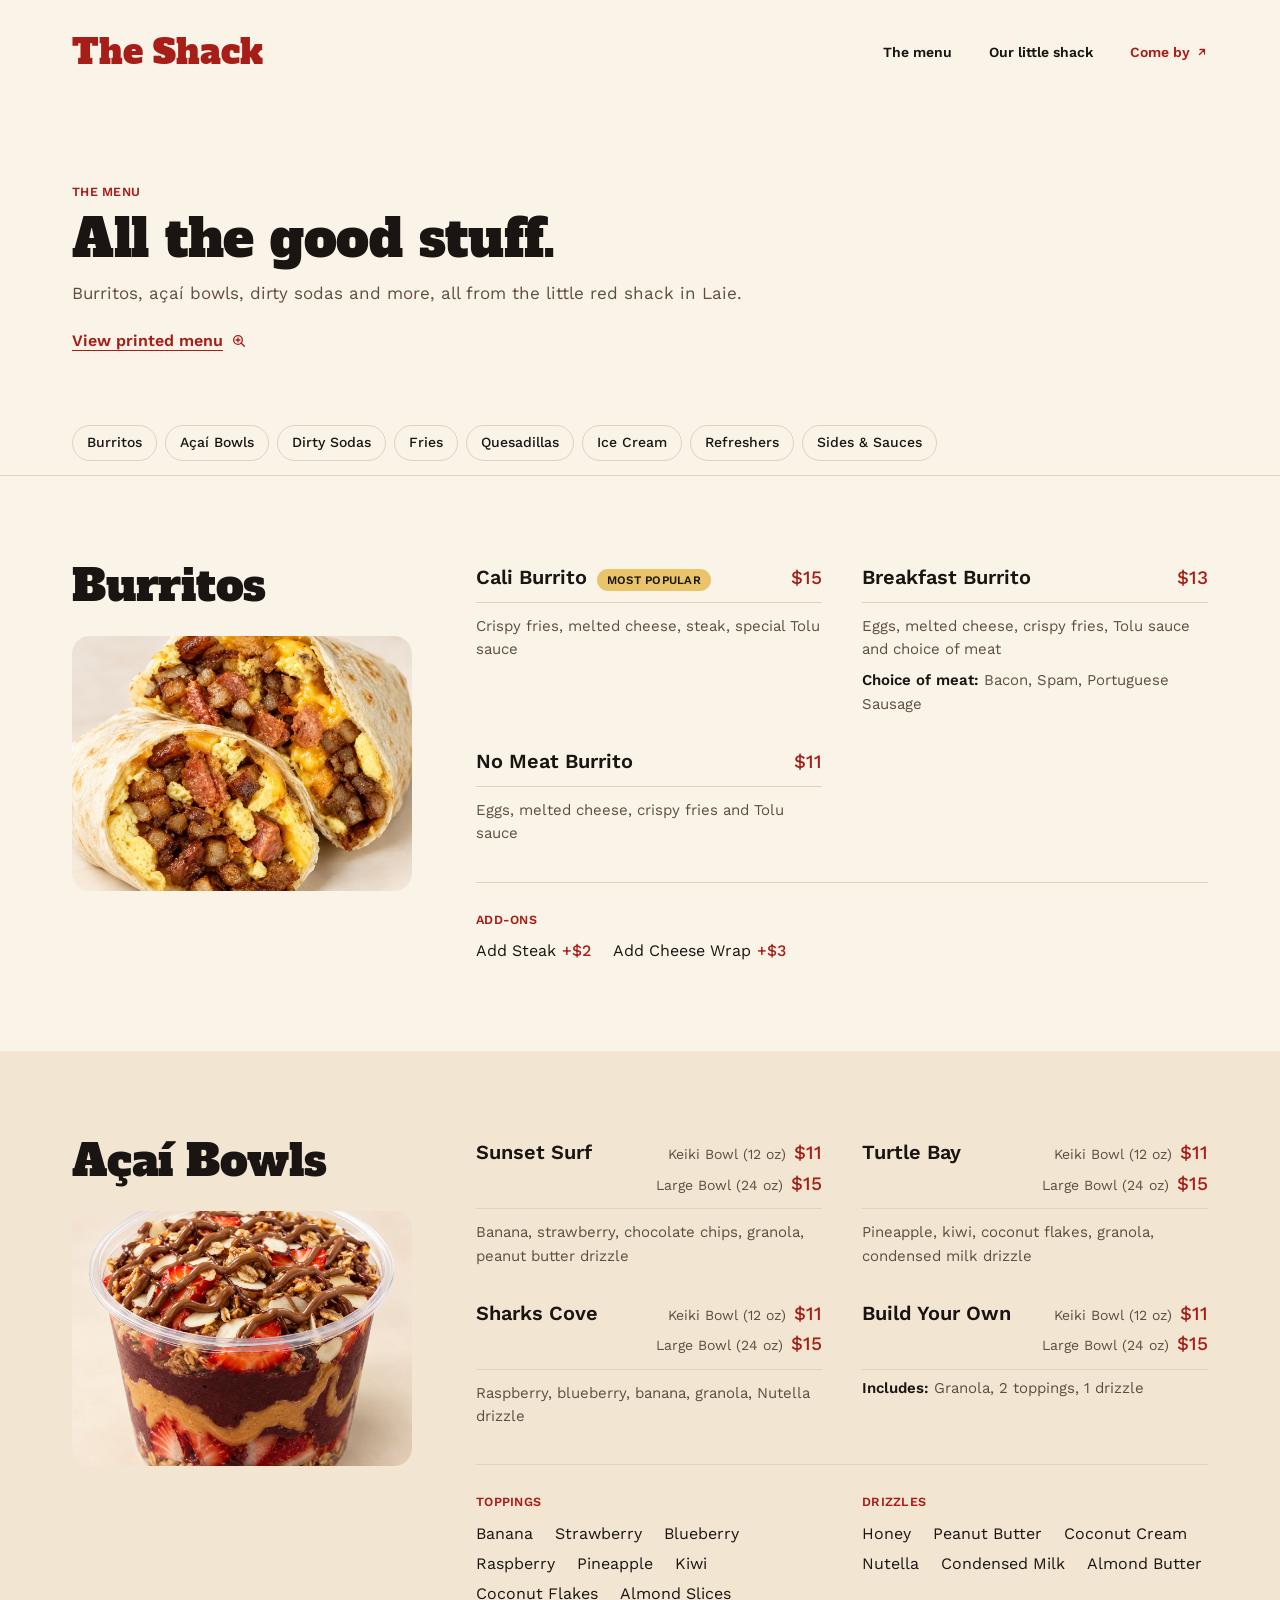
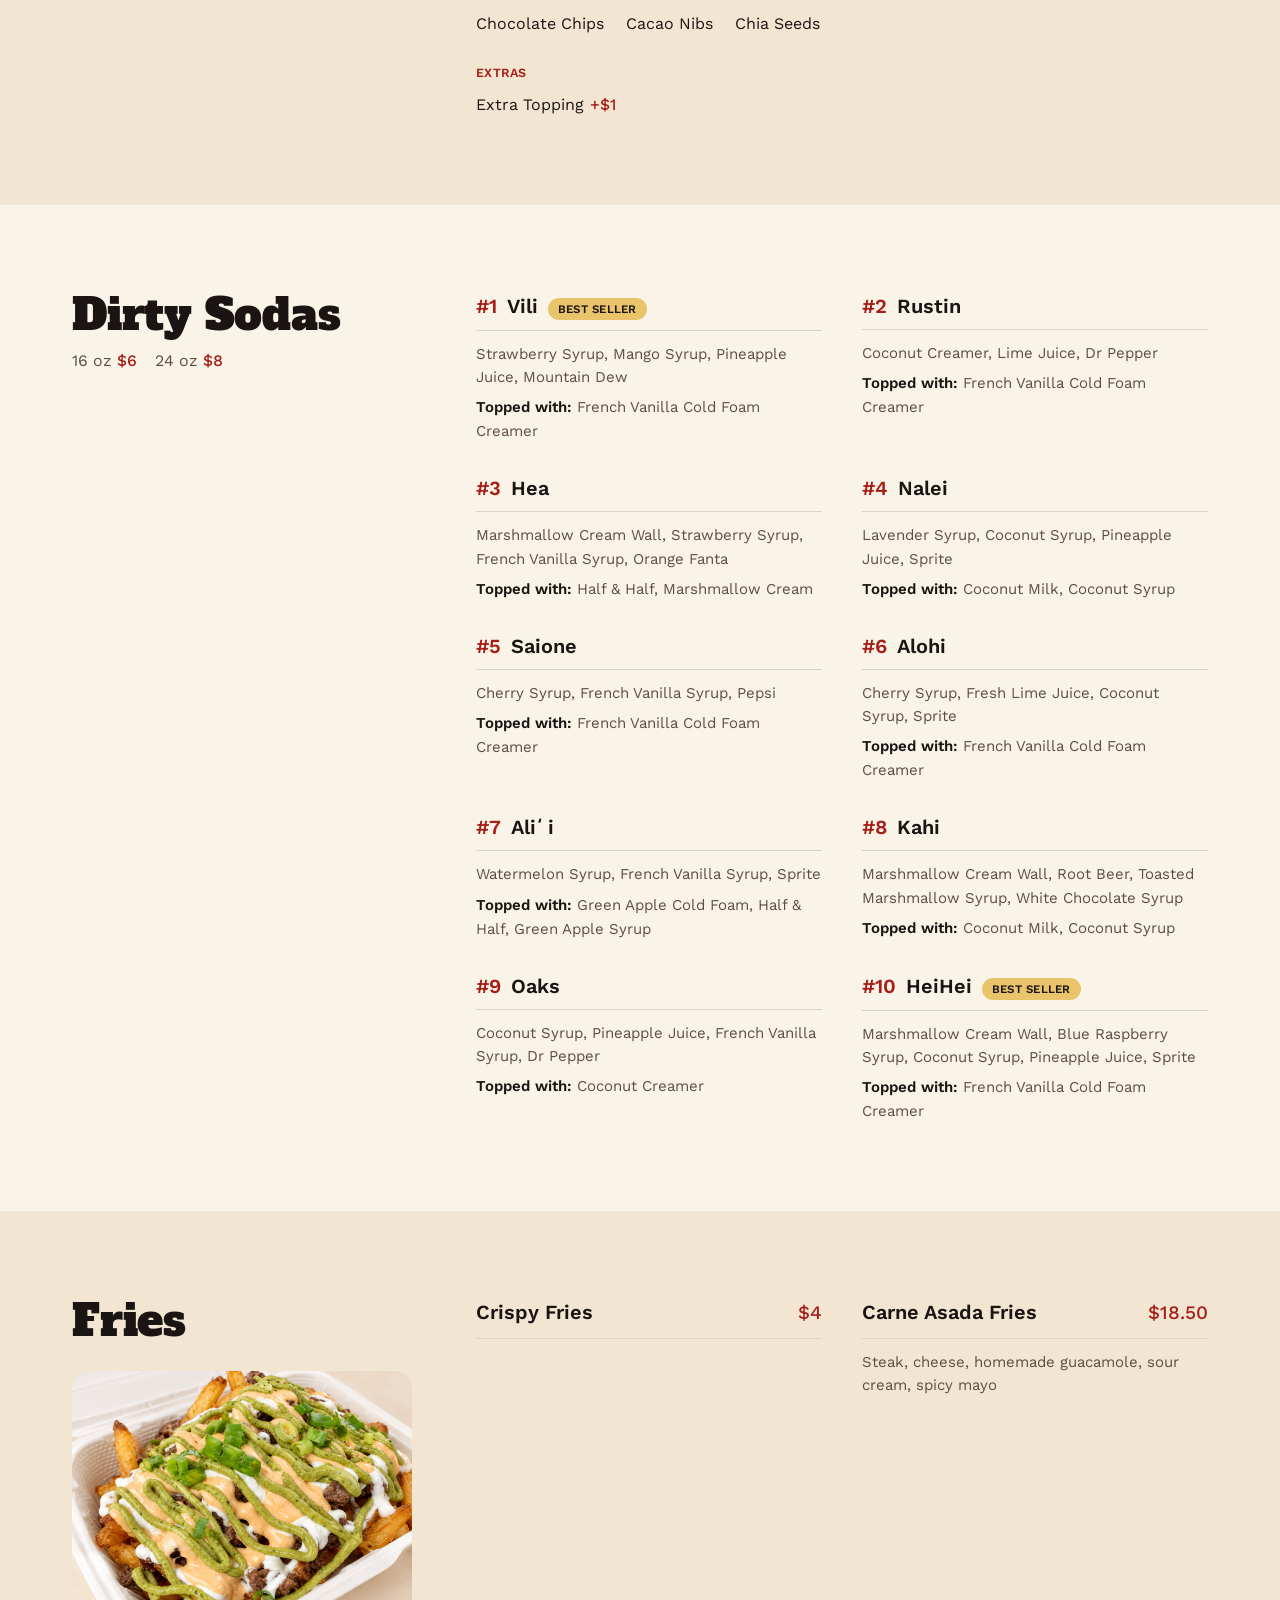
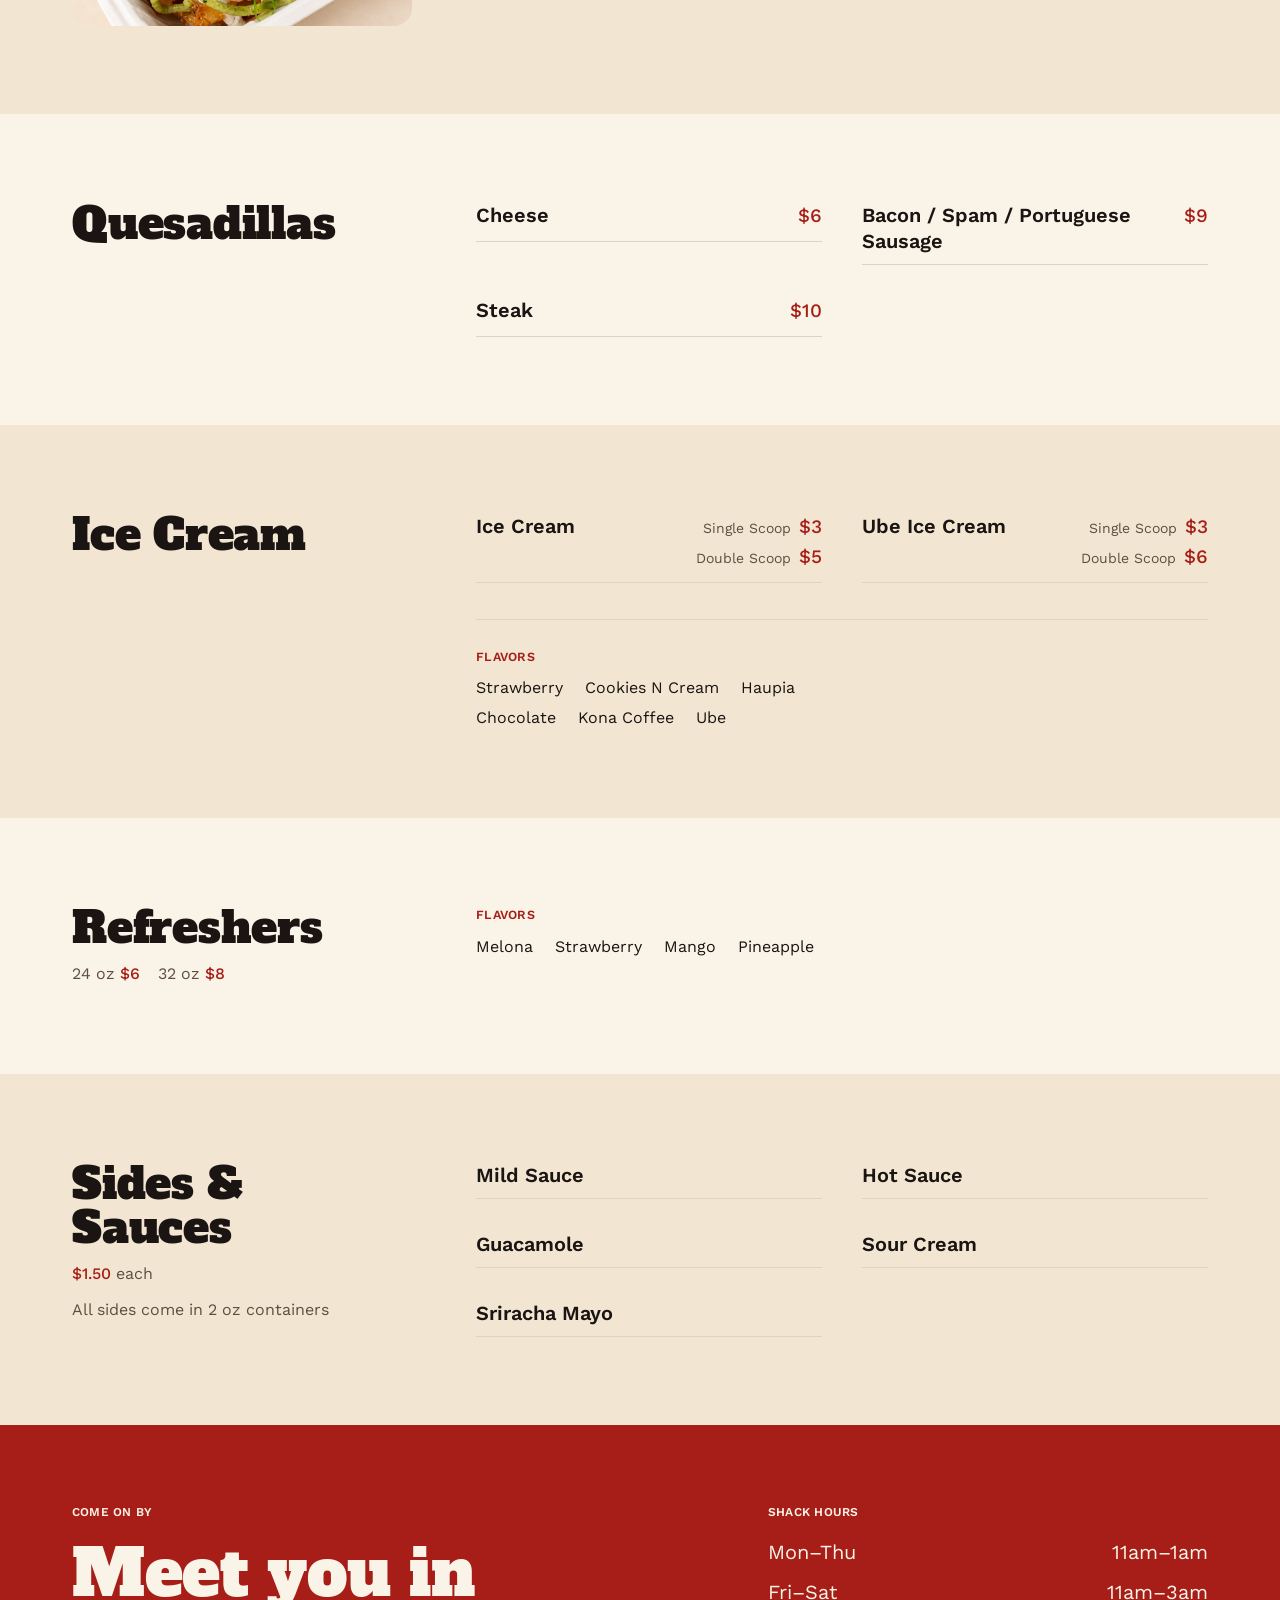
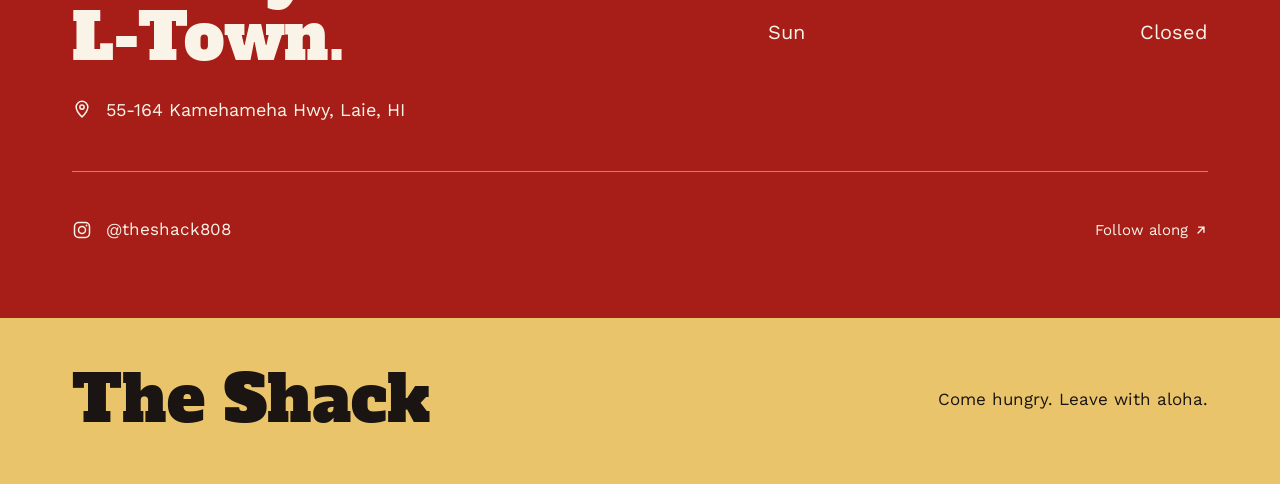
==== menu.html @ d20f2943 "Build the menu page with every item from menu data All categories, items, sizes, add-ons, toppings, " ====
<!doctype html>
<html lang="en">
<head>
  <meta charset="utf-8">
  <meta name="viewport" content="width=device-width, initial-scale=1">
  <title>Menu | The Shack, Laie</title>
  <meta name="description" content="The full menu at The Shack in Laie, Oahu: California burritos, açaí bowls, dirty sodas, fries, quesadillas, ice cream and refreshers.">
  <link rel="preconnect" href="https://fonts.googleapis.com">
  <link rel="preconnect" href="https://fonts.gstatic.com" crossorigin>
  <link rel="stylesheet" href="https://fonts.googleapis.com/css2?family=Alfa+Slab+One&amp;family=Work+Sans:wght@400;500;600;700&amp;display=swap">
  <link rel="stylesheet" href="css/style.css">
  <script src="js/data.js" defer></script>
  <script src="js/site.js" defer></script>
  <script src="js/menu.js" defer></script>
</head>
<body>

  <!-- HEADER: keep identical on index.html, menu.html and order.html -->
  <header class="site-header">
    <div class="wrap header-inner">
      <a class="logo" href="index.html">The Shack</a>
      <nav aria-label="Main">
        <button class="nav-toggle" type="button" aria-expanded="false" aria-controls="nav-links">
          Menu
          <svg class="icon" viewBox="0 0 24 24" fill="none" stroke="currentColor" stroke-width="2.4" stroke-linecap="round" stroke-linejoin="round" aria-hidden="true"><path d="M12 4v16M5 13l7 7 7-7"/></svg>
        </button>
        <ul class="nav-links" id="nav-links">
          <li><a href="menu.html">The menu</a></li>
          <li><a href="index.html#about">Our little shack</a></li>
          <li>
            <a class="nav-cta" href="https://www.google.com/maps/search/?api=1&amp;query=55-164+Kamehameha+Hwy%2C+Laie%2C+HI" target="_blank" rel="noopener">
              Come by
              <svg class="icon" viewBox="0 0 24 24" fill="none" stroke="currentColor" stroke-width="2.6" stroke-linecap="round" stroke-linejoin="round" aria-hidden="true"><path d="M7 17 17 7M8 7h9v9"/></svg>
            </a>
          </li>
        </ul>
      </nav>
    </div>
  </header>
  <!-- /HEADER -->

  <main>
    <section class="menu-intro" aria-labelledby="page-title">
      <div class="wrap">
        <p class="eyebrow">The menu</p>
        <h1 class="title title--xl" id="page-title">All the good stuff.</h1>
        <!-- PLACEHOLDER COPY: replace with the owner's own words. -->
        <p class="lede">Burritos, açaí bowls, dirty sodas and more, all from the little red shack in Laie.</p>
        <!-- Hidden until the data loads; stays hidden when prices are turned off, since the printed menu shows prices. -->
        <a class="text-link" href="imgs/fullMenue.png" data-printed-menu hidden>
          View printed menu
          <svg class="icon" viewBox="0 0 24 24" fill="none" stroke="currentColor" stroke-width="2" stroke-linecap="round" stroke-linejoin="round" aria-hidden="true"><circle cx="10.5" cy="10.5" r="6.5"/><path d="m20 20-4.9-4.9M10.5 7.5v6M7.5 10.5h6"/></svg>
        </a>
      </div>
    </section>

    <nav class="menu-jump" aria-label="Menu sections" hidden>
      <ul data-menu-jump></ul>
    </nav>

    <!-- Every category and item is rendered from menu data by js/menu.js. -->
    <div data-menu>
      <p class="wrap menu-status">Loading the menu…</p>
    </div>
  </main>

  <dialog class="lightbox" aria-label="Printed menu">
    <div class="lightbox-bar">
      <p>Printed menu</p>
      <div class="lightbox-tools">
        <button type="button" data-zoom="-1" aria-label="Zoom out">
          <svg class="icon" viewBox="0 0 24 24" fill="none" stroke="currentColor" stroke-width="2" stroke-linecap="round" aria-hidden="true"><path d="M5 12h14"/></svg>
        </button>
        <button type="button" data-zoom="1" aria-label="Zoom in">
          <svg class="icon" viewBox="0 0 24 24" fill="none" stroke="currentColor" stroke-width="2" stroke-linecap="round" aria-hidden="true"><path d="M12 5v14M5 12h14"/></svg>
        </button>
        <button type="button" data-close aria-label="Close">
          <svg class="icon" viewBox="0 0 24 24" fill="none" stroke="currentColor" stroke-width="2" stroke-linecap="round" aria-hidden="true"><path d="M6 6l12 12M18 6 6 18"/></svg>
        </button>
      </div>
    </div>
    <div class="lightbox-stage">
      <img src="imgs/fullMenue.png" width="877" height="586" alt="The Shack's printed menu board">
    </div>
  </dialog>

  <!-- FOOTER: keep identical on index.html, menu.html and order.html -->
  <footer class="site-footer" id="visit">
    <div class="footer-main">
      <div class="wrap">
        <div class="footer-top">
          <div>
            <p class="eyebrow">Come on by</p>
            <h2 class="title footer-title">Meet you in <span class="nowrap">L-Town.</span></h2>
            <p class="footer-address">
              <svg class="icon" viewBox="0 0 24 24" fill="none" stroke="currentColor" stroke-width="1.8" stroke-linecap="round" stroke-linejoin="round" aria-hidden="true"><path d="M12 21.5s-7-6.3-7-11.8a7 7 0 0 1 14 0c0 5.5-7 11.8-7 11.8z"/><circle cx="12" cy="9.7" r="2.6"/></svg>
              <a href="https://www.google.com/maps/search/?api=1&amp;query=55-164+Kamehameha+Hwy%2C+Laie%2C+HI" target="_blank" rel="noopener">55-164 Kamehameha Hwy, Laie, HI</a>
            </p>
          </div>
          <div class="footer-hours">
            <p class="eyebrow">Shack hours</p>
            <dl class="hours">
              <div><dt>Mon–Thu</dt><dd>11am–1am</dd></div>
              <div><dt>Fri–Sat</dt><dd>11am–3am</dd></div>
              <div><dt>Sun</dt><dd>Closed</dd></div>
            </dl>
          </div>
        </div>
        <div class="footer-bottom">
          <a class="footer-ig" href="https://www.instagram.com/theshack808/" target="_blank" rel="noopener">
            <svg class="icon" viewBox="0 0 24 24" fill="none" stroke="currentColor" stroke-width="1.8" aria-hidden="true"><rect x="3" y="3" width="18" height="18" rx="5"/><circle cx="12" cy="12" r="4.2"/><circle cx="17.4" cy="6.6" r="1.1" fill="currentColor" stroke="none"/></svg>
            @theshack808
          </a>
          <a class="footer-follow" href="https://www.instagram.com/theshack808/" target="_blank" rel="noopener" aria-label="Follow The Shack on Instagram">
            <span>Follow along</span>
            <svg class="icon" viewBox="0 0 24 24" fill="none" stroke="currentColor" stroke-width="2.4" stroke-linecap="round" stroke-linejoin="round" aria-hidden="true"><path d="M7 17 17 7M8 7h9v9"/></svg>
          </a>
        </div>
      </div>
    </div>
    <div class="footer-band">
      <div class="wrap">
        <p class="footer-logo">The Shack</p>
        <p class="footer-tag">Come hungry. Leave with aloha.</p>
      </div>
    </div>
  </footer>
  <!-- /FOOTER -->

</body>
</html>
---- css/style.css ----
/* The Shack. Phone first; the desktop layout starts at 900px. */

:root {
  --red: #A61E17;
  --ink: #1A1412;
  --cream: #FAF3E7;
  --cream-2: #F2E6D2;
  --yellow: #E9C46A;
  --muted: #5E4E41;
  --line: #E0D2BE;
  --line-on-red: rgba(250, 243, 231, 0.45);

  --font-head: "Alfa Slab One", Georgia, serif;
  --font-body: "Work Sans", system-ui, -apple-system, "Segoe UI", sans-serif;

  --gutter: 24px;
  --max: 1296px;
  --radius: 18px;
}

*,
*::before,
*::after { box-sizing: border-box; }

html { -webkit-text-size-adjust: 100%; scroll-behavior: smooth; }

body {
  margin: 0;
  background: var(--cream);
  color: var(--ink);
  font-family: var(--font-body);
  font-size: 16px;
  line-height: 1.5;
  -webkit-font-smoothing: antialiased;
}

img { display: block; max-width: 100%; height: auto; }

a { color: inherit; }

h1, h2, h3, p, ul, ol, dl, dd { margin: 0; }
ul, ol { padding: 0; list-style: none; }

.visually-hidden {
  position: absolute; width: 1px; height: 1px; margin: -1px; padding: 0;
  overflow: hidden; clip: rect(0 0 0 0); white-space: nowrap; border: 0;
}

.wrap {
  width: 100%;
  max-width: calc(var(--max) + var(--gutter) * 2);
  margin: 0 auto;
  padding: 0 var(--gutter);
}

[hidden] { display: none !important; }

.nowrap { white-space: nowrap; }

.icon { width: 1em; height: 1em; flex: none; }

:focus-visible { outline: 2px solid var(--red); outline-offset: 3px; }

/* ---------- Shared type ---------- */

.eyebrow {
  color: var(--red);
  font-size: 12.5px;
  font-weight: 600;
  letter-spacing: 0.02em;
  line-height: 1.2;
  text-transform: uppercase;
}

.title {
  font-family: var(--font-head);
  font-weight: 400;
  line-height: 1;
  letter-spacing: -0.005em;
}

.title--xl { font-size: 36px; }

.lede {
  color: var(--muted);
  font-size: 16px;
  line-height: 1.5;
}

.btn {
  display: inline-flex;
  align-items: center;
  justify-content: center;
  gap: 22px;
  min-height: 52px;
  padding: 0 26px 0 32px;
  border-radius: 999px;
  background: var(--red);
  color: var(--cream);
  font-size: 15px;
  font-weight: 600;
  text-decoration: none;
  transition: background-color 0.15s ease;
}
.btn:hover { background: #8C1812; }
.btn .icon { width: 18px; height: 18px; }

/* ---------- Header (same on every page) ---------- */

.site-header {
  position: relative;
  z-index: 20;
  background: var(--cream);
}

.header-inner {
  display: flex;
  align-items: center;
  justify-content: space-between;
  height: 80px;
}

.logo {
  color: var(--red);
  font-family: var(--font-head);
  font-size: 26px;
  line-height: 1;
  text-decoration: none;
}

.nav-toggle {
  display: inline-flex;
  align-items: center;
  gap: 6px;
  min-height: 44px;
  padding: 0;
  border: 0;
  background: none;
  color: var(--ink);
  font: 600 14px/1 var(--font-body);
  cursor: pointer;
}
.nav-toggle .icon { width: 16px; height: 16px; transition: transform 0.2s ease; }
.nav-toggle[aria-expanded="true"] .icon { transform: rotate(180deg); }

.nav-links {
  position: absolute;
  top: 100%;
  left: 0;
  right: 0;
  display: none;
  padding: 8px var(--gutter) 20px;
  background: var(--cream);
  border-bottom: 1px solid var(--line);
}
.nav-links.is-open { display: block; }
.nav-links a {
  display: flex;
  align-items: center;
  gap: 6px;
  padding: 14px 0;
  border-top: 1px solid var(--line);
  font-size: 17px;
  font-weight: 600;
  text-decoration: none;
}
.nav-links li:first-child a { border-top: 0; }
.nav-links a:hover { color: var(--red); }
.nav-links .nav-cta { color: var(--red); }
.nav-cta .icon { width: 12px; height: 12px; }

/* ---------- Footer (same on every page) ---------- */

.footer-main {
  background: var(--red);
  color: var(--cream);
  padding: 62px 0 48px;
}

.footer-main .eyebrow { color: var(--cream); font-size: 11.5px; }

.footer-title {
  margin-top: 26px;
  font-size: 42px;
  line-height: 1.05;
}

.footer-address {
  display: flex;
  align-items: center;
  gap: 14px;
  margin-top: 24px;
  font-size: 15px;
}
.footer-address a { text-decoration: none; }
.footer-address a:hover { text-decoration: underline; }
.footer-address .icon { width: 20px; height: 20px; }

.footer-hours { margin-top: 40px; }

.hours { margin-top: 20px; }
.hours div {
  display: flex;
  justify-content: space-between;
  font-size: 17px;
  line-height: 1.4;
}
.hours div + div { margin-top: 14px; }

.footer-bottom {
  display: flex;
  align-items: center;
  justify-content: space-between;
  margin-top: 30px;
  padding-top: 22px;
  border-top: 1px solid var(--line-on-red);
}

.footer-bottom a {
  display: inline-flex;
  align-items: center;
  min-height: 44px;
  text-decoration: none;
}
.footer-bottom a:hover { text-decoration: underline; }

.footer-ig { gap: 14px; font-size: 17px; }
.footer-ig .icon { width: 20px; height: 20px; }

.footer-follow { gap: 6px; font-size: 15px; }
.footer-follow .icon { width: 14px; height: 14px; }
.footer-follow span { display: none; }

.footer-band {
  background: var(--yellow);
  padding: 36px 0;
}
.footer-band .wrap {
  display: flex;
  flex-direction: column;
  gap: 12px;
}
.footer-logo {
  font-family: var(--font-head);
  font-size: 48px;
  line-height: 1;
}
.footer-tag { font-size: 16px; }

/* ---------- Home: hero ---------- */

.hero {
  position: relative;
  height: 660px;
  overflow: hidden;
  background: var(--cream-2);
}

/* On phones, zoom in a little so the building fills the frame. */
.hero-photo {
  position: absolute;
  top: 0;
  left: 0;
  width: 100%;
  height: 122%;
  object-fit: cover;
  object-position: 50% 0;
}

.hero-circle {
  position: absolute;
  top: 14px;
  left: 50%;
  width: 374px;
  height: 374px;
  margin-left: -187px;
  display: flex;
  flex-direction: column;
  align-items: center;
  justify-content: center;
  border-radius: 50%;
  background: var(--cream);
  text-align: center;
}

.hero-circle .eyebrow { font-size: 11px; }

.hero-title {
  margin-top: 14px;
  font-size: 26px;
  line-height: 1.04;
}

.hero-sub {
  margin-top: 14px;
  font-size: 13px;
}

.hero .btn { margin-top: 14px; min-width: 188px; }

.hours-strip {
  padding: 15px var(--gutter);
  font-size: 12.5px;
  font-weight: 500;
  letter-spacing: 0.02em;
  line-height: 1.4;
  text-align: center;
  text-transform: uppercase;
}

.ticker {
  overflow: hidden;
  background: var(--ink);
  color: var(--cream);
}
.ticker ul {
  display: flex;
  align-items: center;
  justify-content: center;
  gap: 24px;
  height: 48px;
  white-space: nowrap;
}
.ticker li {
  display: flex;
  align-items: center;
  gap: 24px;
  font-size: 11px;
  font-weight: 600;
  letter-spacing: 0.03em;
  text-transform: uppercase;
}
.ticker .icon { width: 15px; height: 15px; }
/* Phones only have room for two. */
.ticker li:nth-child(2),
.ticker li:nth-child(n+4) { display: none; }

/* ---------- Home: featured items ---------- */

.section { padding: 56px 0 56px; }
.section--alt { background: var(--cream-2); }

.section-head .title { margin-top: 14px; }
.section-head .lede { margin-top: 16px; }

.featured-grid {
  display: grid;
  gap: 36px;
  margin-top: 32px;
}

.card-photo {
  aspect-ratio: 342 / 250;
  overflow: hidden;
  border-radius: var(--radius);
  background: var(--cream-2);
}
.card-photo img { width: 100%; height: 100%; object-fit: cover; }

.item-head {
  display: flex;
  align-items: baseline;
  justify-content: space-between;
  gap: 16px;
  padding-bottom: 10px;
  border-bottom: 1px solid var(--line);
}

.card .item-head { margin-top: 16px; }

.item-name {
  font-family: var(--font-body);
  font-size: 19px;
  font-weight: 600;
  line-height: 1.3;
}

.price {
  flex: none;
  color: var(--red);
  font-size: 18px;
  font-weight: 500;
  white-space: nowrap;
}

.item-desc {
  margin-top: 12px;
  color: var(--muted);
  font-size: 15px;
  line-height: 1.55;
}

/* ---------- Home: about ---------- */

.about { padding: 56px 0 60px; }

.about-photo {
  width: 100%;
  max-width: 322px;
  border-radius: var(--radius);
  overflow: hidden;
}

/* Empty box shown until imgs/owners.png exists. */
.about-photo--empty {
  aspect-ratio: 3 / 4;
  background: var(--line);
}

.about-text { margin-top: 36px; }
.about-text .title { margin-top: 18px; line-height: 1.1; }
.about-copy { margin-top: 24px; }
.about-copy .lede + .lede { margin-top: 22px; }
.about .lede { font-size: 16px; line-height: 1.6; }

/* ---------- Menu page ---------- */

.menu-intro { padding: 48px 0 36px; }
.menu-intro .title { margin-top: 14px; }
.menu-intro .lede { margin-top: 16px; }

.text-link {
  display: inline-flex;
  align-items: center;
  gap: 8px;
  min-height: 44px;
  margin-top: 12px;
  padding: 0;
  border: 0;
  background: none;
  color: var(--red);
  font: 600 16px/1.2 var(--font-body);
  text-decoration: underline;
  text-underline-offset: 4px;
  text-decoration-thickness: 1px;
  cursor: pointer;
}
.text-link .icon { width: 16px; height: 16px; }

.menu-jump {
  position: sticky;
  top: 0;
  z-index: 10;
  background: var(--cream);
  border-bottom: 1px solid var(--line);
}
.menu-jump ul {
  display: flex;
  gap: 8px;
  overflow-x: auto;
  padding: 12px var(--gutter);
  scrollbar-width: none;
}
.menu-jump ul::-webkit-scrollbar { display: none; }
.menu-jump a {
  display: inline-flex;
  align-items: center;
  min-height: 36px;
  padding: 0 14px;
  border: 1px solid var(--line);
  border-radius: 999px;
  font-size: 14px;
  font-weight: 500;
  white-space: nowrap;
  text-decoration: none;
}
.menu-jump a:hover { border-color: var(--red); color: var(--red); }

.menu-cat {
  padding: 56px 0 64px;
  scroll-margin-top: 60px;
}
.menu-cat:nth-child(even) { background: var(--cream-2); }

.menu-cat-head .title { font-size: 34px; }

.cat-meta {
  display: flex;
  flex-wrap: wrap;
  gap: 4px 18px;
  margin-top: 12px;
  color: var(--muted);
  font-size: 16px;
}
.cat-meta .price { font-size: 16px; }

.menu-cat-photo {
  margin-top: 28px;
  aspect-ratio: 4 / 3;
  border-radius: var(--radius);
  overflow: hidden;
}
.menu-cat-photo img { width: 100%; height: 100%; object-fit: cover; }

.menu-items { margin-top: 28px; }
.menu-item + .menu-item { margin-top: 32px; }

.item-title {
  display: flex;
  flex-wrap: wrap;
  align-items: baseline;
  gap: 4px 10px;
}

.item-number { color: var(--red); font-weight: 600; }

.badge {
  display: inline-block;
  padding: 3px 10px;
  border-radius: 999px;
  background: var(--yellow);
  color: var(--ink);
  font-size: 11.5px;
  font-weight: 600;
  letter-spacing: 0.02em;
  line-height: 1.4;
  text-transform: uppercase;
  vertical-align: 2px;
}

.price-list {
  display: flex;
  flex-direction: column;
  align-items: flex-end;
  gap: 2px;
  text-align: right;
}
.price-list li { white-space: nowrap; }
.price-list .price-label {
  margin-right: 8px;
  color: var(--muted);
  font-size: 14px;
  font-weight: 400;
}

.item-detail { margin-top: 6px; color: var(--muted); font-size: 15px; line-height: 1.6; }
.item-detail strong { color: var(--ink); font-weight: 600; }

.extras {
  display: grid;
  gap: 24px;
  margin-top: 36px;
  padding-top: 28px;
  border-top: 1px solid var(--line);
}
.extras:first-child { margin-top: 0; padding-top: 0; border-top: 0; }
.extras h3 {
  color: var(--red);
  font-size: 12.5px;
  font-weight: 600;
  letter-spacing: 0.02em;
  text-transform: uppercase;
}
.extras ul {
  display: flex;
  flex-wrap: wrap;
  gap: 6px 22px;
  margin-top: 10px;
  font-size: 16px;
}
.extras .price { font-size: 16px; margin-left: 6px; }

.menu-status {
  padding: 48px 0;
  color: var(--muted);
}

/* Lightbox for the printed menu */
.lightbox {
  width: 100vw;
  max-width: none;
  height: 100dvh;
  max-height: none;
  margin: 0;
  padding: 0;
  border: 0;
  background: var(--ink);
  color: var(--cream);
}
.lightbox::backdrop { background: rgba(26, 20, 18, 0.6); }
.lightbox[open] { display: flex; flex-direction: column; }

.lightbox-bar {
  display: flex;
  align-items: center;
  justify-content: space-between;
  gap: 12px;
  padding: 10px var(--gutter);
}
.lightbox-bar p { font-size: 14px; font-weight: 600; }
.lightbox-tools { display: flex; gap: 8px; }
.lightbox-tools button {
  display: inline-flex;
  align-items: center;
  justify-content: center;
  width: 44px;
  height: 44px;
  border: 1px solid rgba(250, 243, 231, 0.35);
  border-radius: 50%;
  background: none;
  color: var(--cream);
  cursor: pointer;
}
.lightbox-tools button:hover { border-color: var(--cream); }
.lightbox-tools .icon { width: 18px; height: 18px; }

.lightbox-stage {
  flex: 1;
  overflow: auto;
  display: flex;
  touch-action: pan-x pan-y pinch-zoom;
}
.lightbox-stage img {
  margin: auto;
  max-width: none;
  cursor: zoom-in;
}
.lightbox-stage.is-zoomed img { cursor: zoom-out; }

/* ---------- Order page ---------- */

.coming-soon { padding: 72px 0 96px; }
.coming-soon .title { margin-top: 14px; }
.coming-soon .lede { margin-top: 18px; max-width: 34em; }
.coming-soon .btn { margin-top: 32px; }

/* ---------- Tablet ---------- */

@media (min-width: 600px) {
  :root { --gutter: 40px; }
  .hero { height: 720px; }
  .hero-circle { width: 520px; height: 520px; margin-left: -260px; }
  .hero-title { font-size: 38px; }
  .hero-sub { font-size: 17px; }
  .ticker li:nth-child(2) { display: flex; }
  .featured-grid { grid-template-columns: repeat(2, 1fr); gap: 40px 24px; }
  .menu-item-grid { display: grid; grid-template-columns: repeat(2, 1fr); gap: 32px 40px; }
  .menu-item + .menu-item { margin-top: 0; }
}

/* ---------- Desktop ---------- */

@media (min-width: 900px) {
  :root { --gutter: 72px; }

  .header-inner { height: 104px; }
  .logo { font-size: 34px; }
  .nav-toggle { display: none; }
  .nav-links,
  .nav-links.is-open {
    position: static;
    display: flex;
    align-items: center;
    gap: 37px;
    padding: 0;
    background: none;
    border: 0;
  }
  .nav-links a,
  .nav-links li:first-child a {
    padding: 8px 0;
    border: 0;
    font-size: 14px;
  }

  .eyebrow { font-size: 12.5px; }
  .title--xl { font-size: 52px; }
  .lede { font-size: 17px; }
  .btn { font-size: 16px; }

  .hero { height: 800px; }
  .hero-photo { height: 100%; object-position: 50% 62%; }
  .hero-circle {
    top: 162px;
    left: -27px;
    width: 682px;
    height: 682px;
    margin-left: 0;
  }
  .hero-circle .eyebrow { font-size: 12px; }
  .hero-title { margin-top: 22px; font-size: 46px; line-height: 1.03; }
  .hero-sub { margin-top: 24px; font-size: 17px; }
  .hero .btn { margin-top: 22px; }

  .hours-strip { padding: 17px var(--gutter); }

  .ticker ul { gap: 38px; }
  .ticker li { gap: 38px; }
  .ticker li:nth-child(n) { display: flex; }

  .section { padding: 100px 0 88px; }
  .section-head .title { margin-top: 14px; }
  .section-head .lede { margin-top: 14px; }

  .featured-grid { grid-template-columns: repeat(3, 1fr); gap: 24px; margin-top: 38px; }
  .card-photo { aspect-ratio: 4 / 3; }
  .card .item-head { margin-top: 18px; padding-bottom: 12px; }
  .card .item-name { font-size: 22px; }
  .card .price { font-size: 20px; }
  .card .item-desc { margin-top: 14px; font-size: 15px; }

  .about { padding: 96px 0 96px; }
  .about .wrap {
    display: grid;
    grid-template-columns: 346px 1fr;
    align-items: center;
    gap: 96px;
  }
  .about-photo { max-width: none; aspect-ratio: 346 / 434; }
  .about-photo img { width: 100%; height: 100%; object-fit: cover; }
  .about-text { margin-top: 0; }
  .about-text .title { margin-top: 22px; font-size: 48px; line-height: 1.06; }
  .about-copy { margin-top: 30px; }
  .about-copy .lede + .lede { margin-top: 26px; }
  .about .lede { font-size: 18px; line-height: 1.6; }

  .footer-main { padding: 80px 0 66px; }
  .footer-top {
    display: grid;
    grid-template-columns: 1fr 440px;
    gap: 48px;
  }
  .footer-main .eyebrow { font-size: 12px; }
  .footer-title { margin-top: 22px; font-size: 64px; line-height: 1; }
  .footer-address { margin-top: 26px; font-size: 18px; }
  .footer-hours { margin-top: 0; }
  .hours { margin-top: 18px; }
  .hours div { font-size: 20px; }
  .hours div + div { margin-top: 12px; }
  .footer-bottom { margin-top: 48px; padding-top: 36px; }
  .footer-follow span { display: inline; }

  .footer-band { padding: 50px 0 52px; }
  .footer-band .wrap {
    flex-direction: row;
    align-items: center;
    justify-content: space-between;
  }
  .footer-logo { font-size: 64px; }
  .footer-tag { font-size: 17px; }

  .menu-intro { padding: 80px 0 48px; }
  .menu-jump ul { justify-content: flex-start; padding: 14px var(--gutter); }
  .menu-cat { padding: 88px 0; }
  .menu-cat .wrap {
    display: grid;
    grid-template-columns: 340px 1fr;
    gap: 64px;
    align-items: start;
  }
  .menu-cat-head { position: sticky; top: 96px; }
  .menu-cat-head .title { font-size: 44px; }
  .menu-cat-photo { margin-top: 28px; }
  .menu-items { margin-top: 0; }
  .menu-item .item-name { font-size: 20px; }
  .menu-item .price { font-size: 19px; }
  .extras { grid-template-columns: repeat(2, 1fr); gap: 28px 40px; }

  .coming-soon { padding: 120px 0 140px; }
}

@media (prefers-reduced-motion: reduce) {
  html { scroll-behavior: auto; }
  * { transition: none !important; }
}
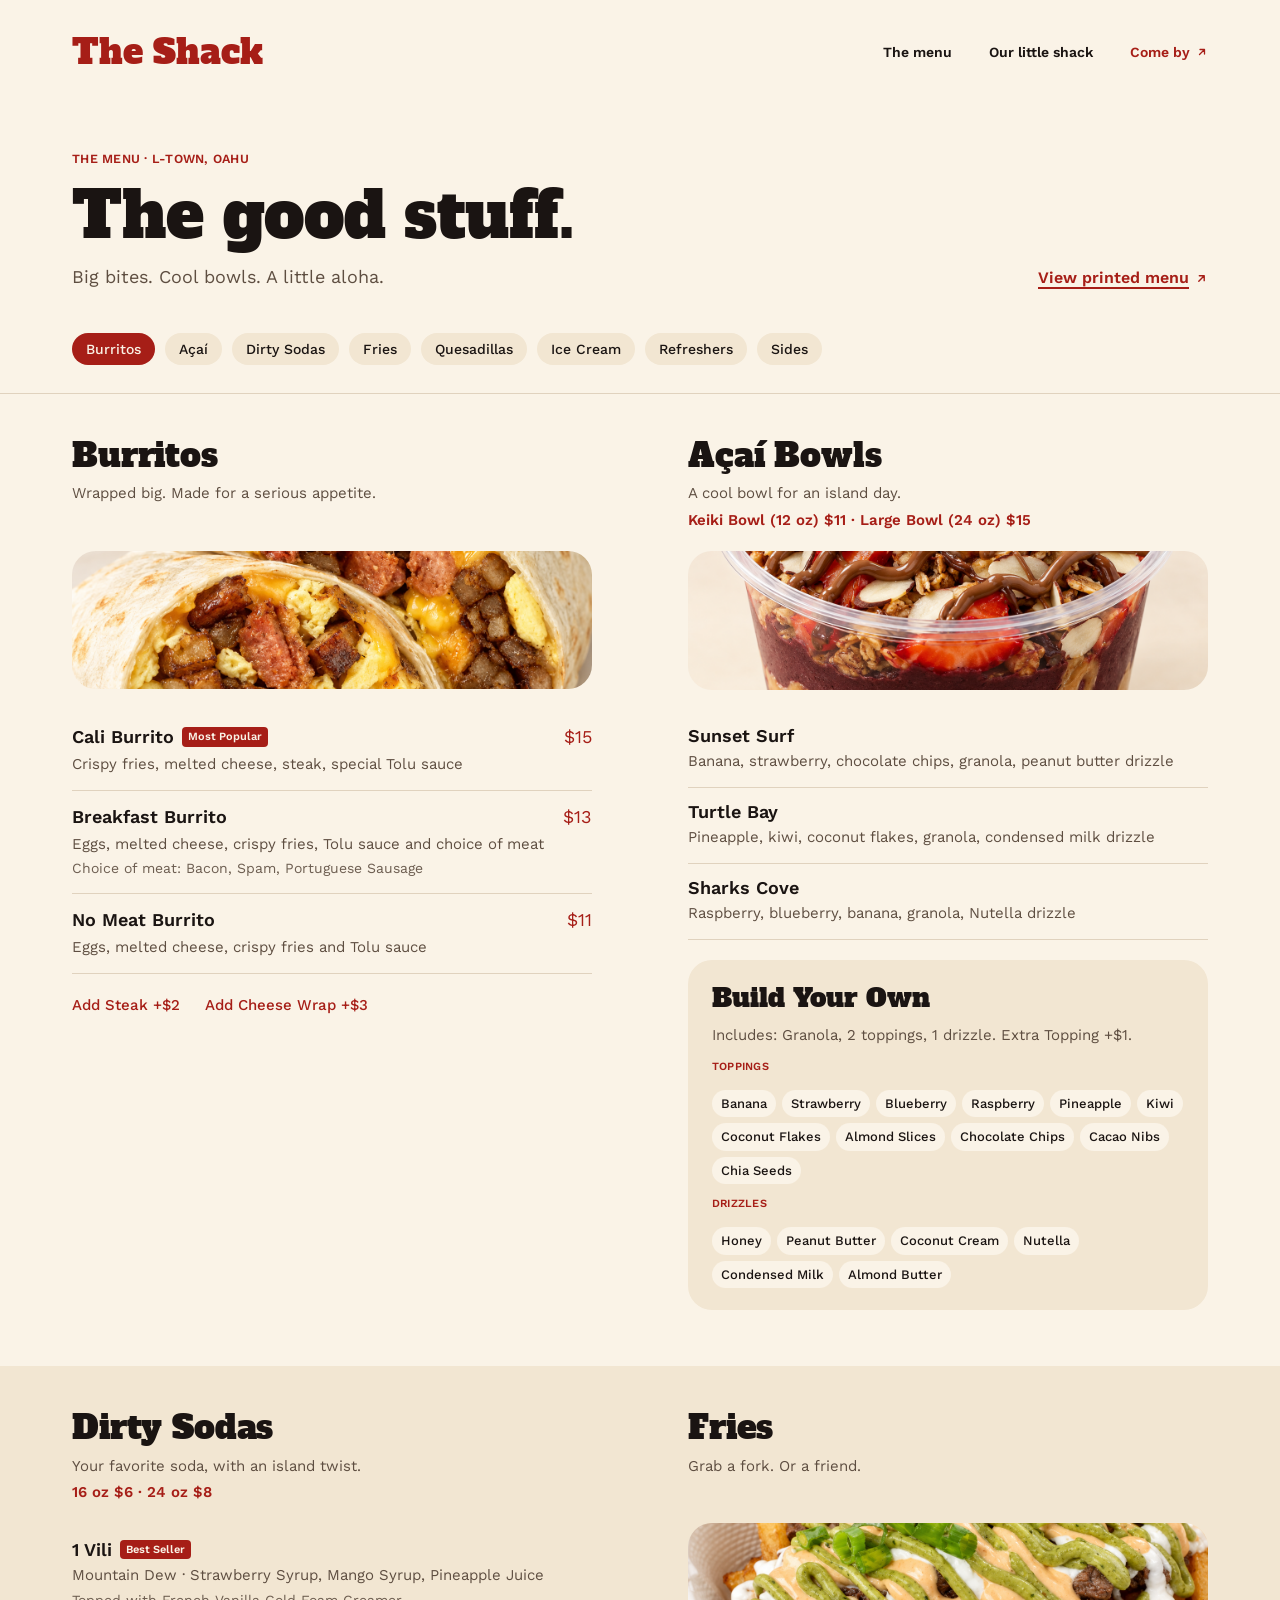
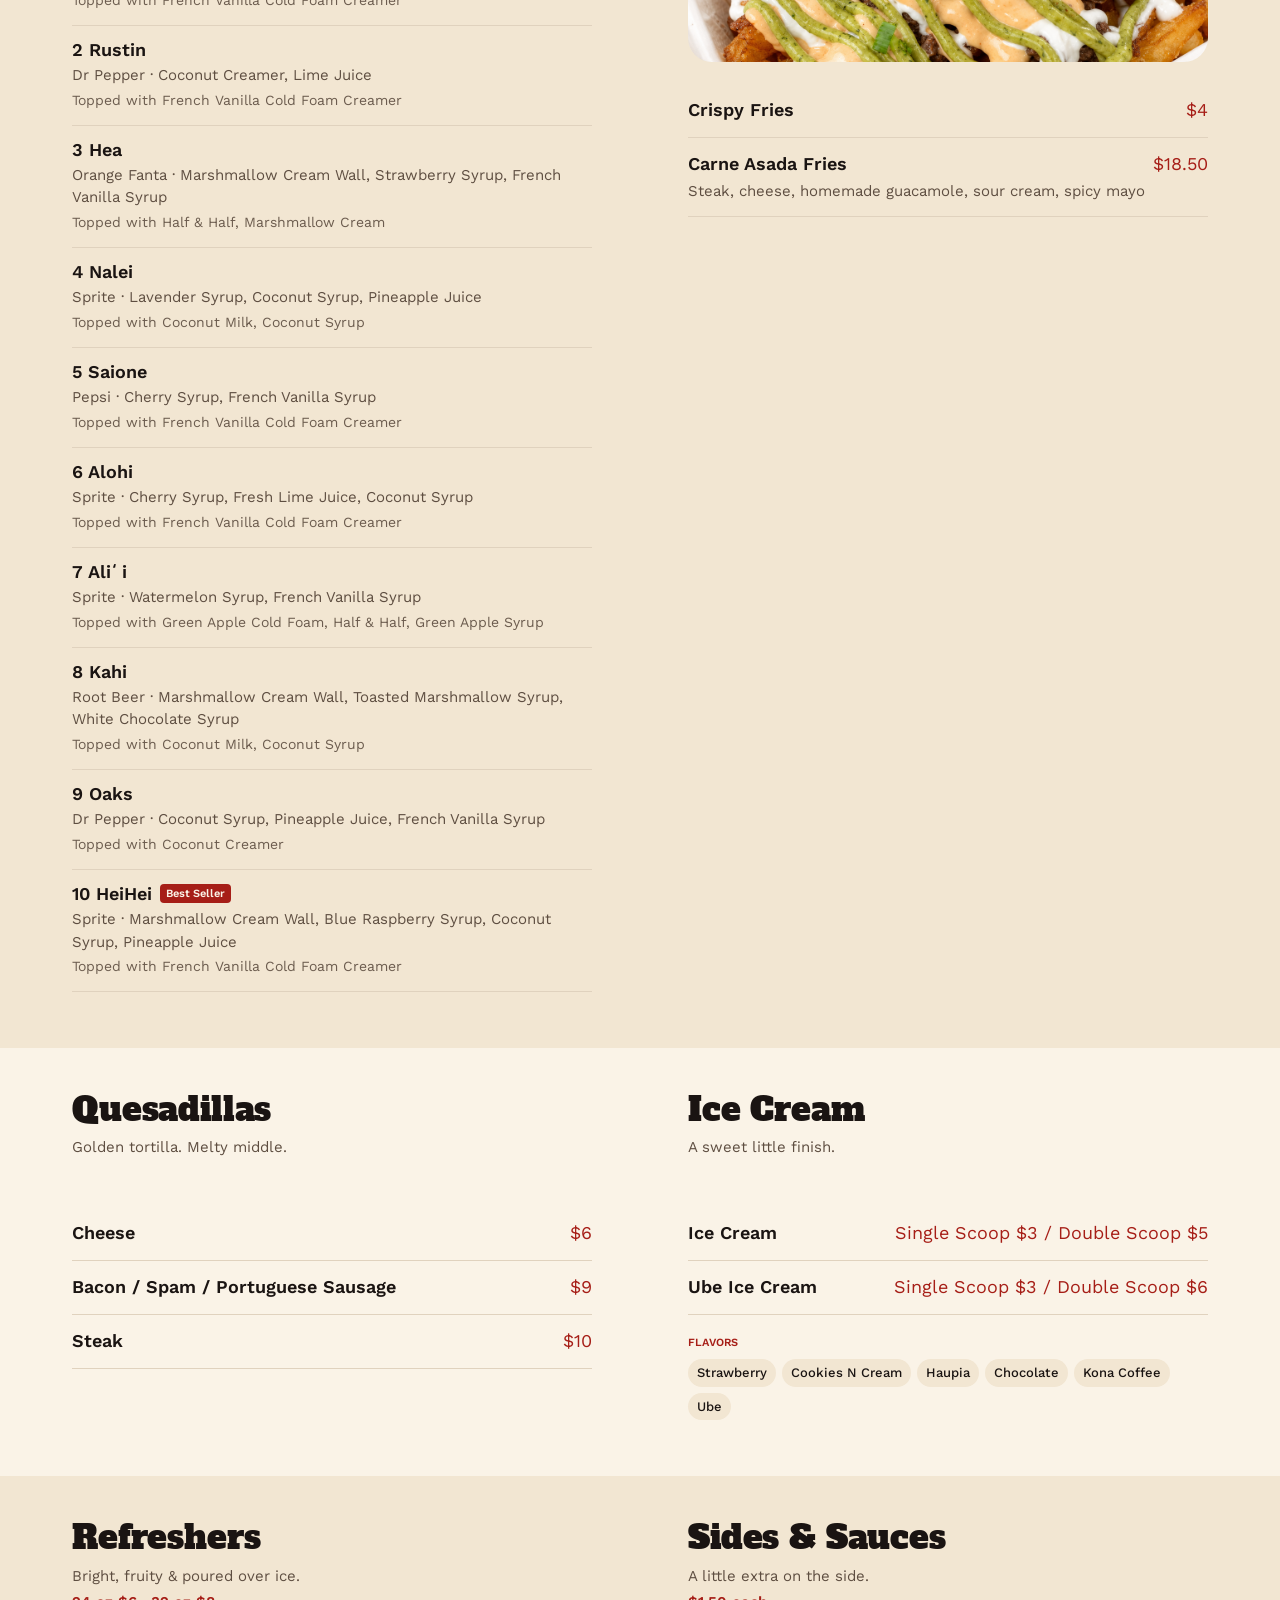
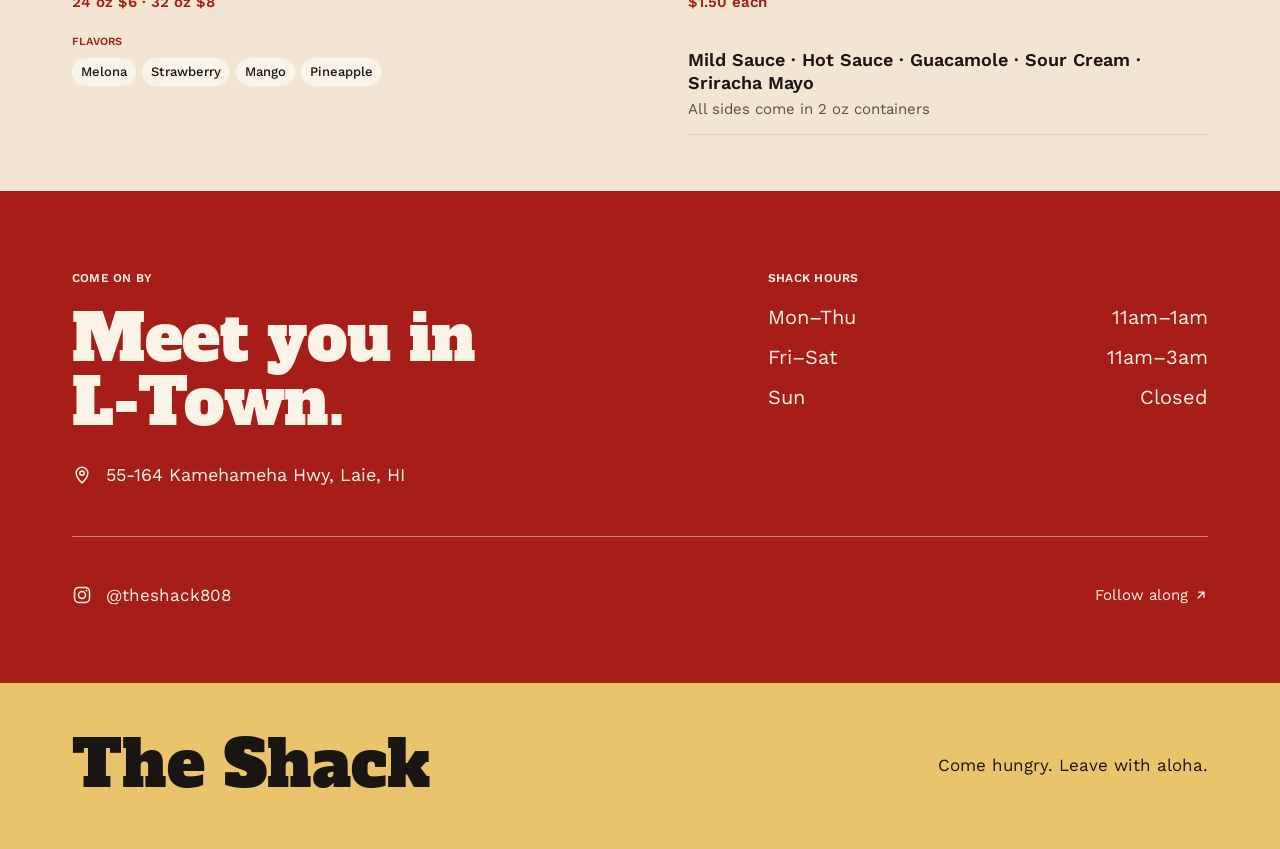
==== commit 6211795f: "Rebuild the menu page to match the menu Figma designs Categories now sit two per band on desktop (on" ====
--- a/menu.html
+++ b/menu.html
@@ -42,20 +42,23 @@
   <main>
     <section class="menu-intro" aria-labelledby="page-title">
       <div class="wrap">
-        <p class="eyebrow">The menu</p>
-        <h1 class="title title--xl" id="page-title">All the good stuff.</h1>
-        <!-- PLACEHOLDER COPY: replace with the owner's own words. -->
-        <p class="lede">Burritos, açaí bowls, dirty sodas and more, all from the little red shack in Laie.</p>
-        <!-- Hidden until the data loads; stays hidden when prices are turned off, since the printed menu shows prices. -->
-        <a class="text-link" href="imgs/fullMenue.png" data-printed-menu hidden>
-          View printed menu
-          <svg class="icon" viewBox="0 0 24 24" fill="none" stroke="currentColor" stroke-width="2" stroke-linecap="round" stroke-linejoin="round" aria-hidden="true"><circle cx="10.5" cy="10.5" r="6.5"/><path d="m20 20-4.9-4.9M10.5 7.5v6M7.5 10.5h6"/></svg>
-        </a>
+        <p class="eyebrow">The menu · L-Town, Oahu</p>
+        <h1 class="title title--xl" id="page-title">The good stuff.</h1>
+        <div class="menu-intro-row">
+          <p class="lede">Big bites. Cool bowls. A little aloha.</p>
+          <!-- Hidden until the data loads; stays hidden when prices are turned off, since the printed menu shows prices. -->
+          <a class="text-link" href="imgs/fullMenue.png" data-printed-menu hidden>
+            View printed menu
+            <svg class="icon" viewBox="0 0 24 24" fill="none" stroke="currentColor" stroke-width="2.6" stroke-linecap="round" stroke-linejoin="round" aria-hidden="true"><path d="M7 17 17 7M8 7h9v9"/></svg>
+          </a>
+        </div>
       </div>
     </section>
 
     <nav class="menu-jump" aria-label="Menu sections" hidden>
-      <ul data-menu-jump></ul>
+      <div class="wrap">
+        <ul data-menu-jump></ul>
+      </div>
     </nav>
 
     <!-- Every category and item is rendered from menu data by js/menu.js. -->
--- a/css/style.css
+++ b/css/style.css
@@ -256,15 +256,12 @@
   background: var(--cream-2);
 }
 
-/* On phones, zoom in a little so the building fills the frame. */
 .hero-photo {
   position: absolute;
-  top: 0;
-  left: 0;
+  inset: 0;
   width: 100%;
-  height: 122%;
+  height: 100%;
   object-fit: cover;
-  object-position: 50% 0;
 }
 
 .hero-circle {
@@ -415,150 +412,198 @@
 
 /* ---------- Menu page ---------- */
 
-.menu-intro { padding: 48px 0 36px; }
-.menu-intro .title { margin-top: 14px; }
-.menu-intro .lede { margin-top: 16px; }
+.menu-intro { padding: 8px 0 0; }
+.menu-intro .eyebrow { font-size: 11px; }
+.menu-intro .title { margin-top: 10px; }
+.menu-intro-row { margin-top: 7px; }
+.menu-intro .lede { margin-top: 0; font-size: 14px; }
 
 .text-link {
   display: inline-flex;
   align-items: center;
-  gap: 8px;
-  min-height: 44px;
-  margin-top: 12px;
-  padding: 0;
-  border: 0;
-  background: none;
+  gap: 6px;
+  min-height: 32px;
+  margin-top: 4px;
   color: var(--red);
-  font: 600 16px/1.2 var(--font-body);
+  font: 600 13px/1.2 var(--font-body);
   text-decoration: underline;
   text-underline-offset: 4px;
-  text-decoration-thickness: 1px;
+  text-decoration-thickness: 1.5px;
   cursor: pointer;
 }
-.text-link .icon { width: 16px; height: 16px; }
+.text-link .icon { width: 13px; height: 13px; }
 
 .menu-jump {
-  position: sticky;
-  top: 0;
-  z-index: 10;
-  background: var(--cream);
+  margin-top: 14px;
+  padding-bottom: 12px;
   border-bottom: 1px solid var(--line);
 }
 .menu-jump ul {
   display: flex;
-  gap: 8px;
-  overflow-x: auto;
-  padding: 12px var(--gutter);
-  scrollbar-width: none;
-}
-.menu-jump ul::-webkit-scrollbar { display: none; }
+  flex-wrap: wrap;
+  gap: 6px 6px;
+}
 .menu-jump a {
   display: inline-flex;
   align-items: center;
-  min-height: 36px;
-  padding: 0 14px;
-  border: 1px solid var(--line);
+  min-height: 24px;
+  padding: 0 9px;
   border-radius: 999px;
-  font-size: 14px;
+  background: var(--cream-2);
+  font-size: 12.5px;
   font-weight: 500;
   white-space: nowrap;
   text-decoration: none;
-}
-.menu-jump a:hover { border-color: var(--red); color: var(--red); }
-
-.menu-cat {
-  padding: 56px 0 64px;
-  scroll-margin-top: 60px;
-}
-.menu-cat:nth-child(even) { background: var(--cream-2); }
-
-.menu-cat-head .title { font-size: 34px; }
-
-.cat-meta {
-  display: flex;
-  flex-wrap: wrap;
-  gap: 4px 18px;
+  transition: background-color 0.15s ease, color 0.15s ease;
+}
+.menu-jump a:hover { color: var(--red); }
+.menu-jump a.is-active { background: var(--red); color: var(--cream); }
+
+/* Categories come in pairs; each pair is one band with its own background. */
+.menu-row { padding: 28px 0 40px; }
+.menu-row:nth-child(even) { background: var(--cream-2); }
+
+.menu-row-grid {
+  display: grid;
+  gap: 30px;
+}
+
+.menu-cat { scroll-margin-top: 16px; }
+
+.menu-cat-head .title { font-size: 26px; line-height: 1.1; }
+.cat-tagline { margin-top: 6px; color: var(--muted); font-size: 12px; }
+.cat-prices {
+  margin-top: 4px;
+  color: var(--red);
+  font-size: 13px;
+  font-weight: 600;
+}
+.cat-prices:empty { display: none; }
+
+.menu-cat-photo {
   margin-top: 12px;
-  color: var(--muted);
-  font-size: 16px;
-}
-.cat-meta .price { font-size: 16px; }
-
-.menu-cat-photo {
-  margin-top: 28px;
-  aspect-ratio: 4 / 3;
+  aspect-ratio: 342 / 63;
   border-radius: var(--radius);
   overflow: hidden;
-}
+  background: var(--cream-2);
+}
+.menu-row:nth-child(even) .menu-cat-photo { background: var(--cream); }
 .menu-cat-photo img { width: 100%; height: 100%; object-fit: cover; }
 
-.menu-items { margin-top: 28px; }
-.menu-item + .menu-item { margin-top: 32px; }
-
-.item-title {
+.menu-items { margin-top: 10px; }
+.menu-cat-photo + .menu-items { margin-top: 10px; }
+
+.menu-item {
+  padding: 12px 0 11px;
+  border-bottom: 1px solid var(--line);
+}
+
+.menu-item-head {
   display: flex;
   flex-wrap: wrap;
   align-items: baseline;
-  gap: 4px 10px;
-}
-
-.item-number { color: var(--red); font-weight: 600; }
+  justify-content: space-between;
+  gap: 2px 16px;
+}
+/* Long size prices drop under the name instead of squeezing it. */
+.menu-item-head > :last-child:not(:first-child) { margin-left: auto; }
+
+.menu-item-name {
+  font-size: 15px;
+  font-weight: 600;
+  line-height: 1.3;
+}
+
+.menu-item .price {
+  font-size: 15px;
+  font-weight: 400;
+}
+
+.menu-item-desc {
+  margin-top: 2px;
+  color: var(--muted);
+  font-size: 12px;
+  line-height: 1.5;
+}
+.menu-item-sub {
+  margin-top: 3px;
+  color: var(--muted);
+  font-size: 11.5px;
+  line-height: 1.5;
+  opacity: 0.9;
+}
 
 .badge {
   display: inline-block;
-  padding: 3px 10px;
-  border-radius: 999px;
-  background: var(--yellow);
-  color: var(--ink);
-  font-size: 11.5px;
+  margin-left: 6px;
+  padding: 2px 6px;
+  border-radius: 4px;
+  background: var(--red);
+  color: var(--cream);
+  font-size: 10px;
   font-weight: 600;
-  letter-spacing: 0.02em;
   line-height: 1.4;
-  text-transform: uppercase;
   vertical-align: 2px;
 }
 
-.price-list {
-  display: flex;
-  flex-direction: column;
-  align-items: flex-end;
-  gap: 2px;
-  text-align: right;
-}
-.price-list li { white-space: nowrap; }
-.price-list .price-label {
-  margin-right: 8px;
-  color: var(--muted);
-  font-size: 14px;
-  font-weight: 400;
-}
-
-.item-detail { margin-top: 6px; color: var(--muted); font-size: 15px; line-height: 1.6; }
-.item-detail strong { color: var(--ink); font-weight: 600; }
-
-.extras {
-  display: grid;
-  gap: 24px;
-  margin-top: 36px;
-  padding-top: 28px;
-  border-top: 1px solid var(--line);
-}
-.extras:first-child { margin-top: 0; padding-top: 0; border-top: 0; }
-.extras h3 {
+.price-label { margin-right: 4px; }
+
+/* Priced extras (add-ons) read as one red line under the items. */
+.addons {
+  display: flex;
+  flex-wrap: wrap;
+  gap: 4px 16px;
+  margin-top: 14px;
   color: var(--red);
-  font-size: 12.5px;
+  font-size: 12px;
+  font-weight: 500;
+}
+
+.chip-group { margin-top: 16px; }
+.chip-group h3,
+.byo-card h4 {
+  color: var(--red);
+  font-size: 10.5px;
   font-weight: 600;
   letter-spacing: 0.02em;
   text-transform: uppercase;
 }
-.extras ul {
+.chips {
   display: flex;
   flex-wrap: wrap;
-  gap: 6px 22px;
-  margin-top: 10px;
-  font-size: 16px;
-}
-.extras .price { font-size: 16px; margin-left: 6px; }
+  gap: 6px;
+  margin-top: 8px;
+}
+.chips li {
+  padding: 3px 9px;
+  border-radius: 999px;
+  background: var(--cream-2);
+  font-size: 13px;
+  font-weight: 500;
+}
+.menu-row:nth-child(even) .chips li { background: var(--cream); }
+
+.byo-card {
+  margin-top: 14px;
+  padding: 18px 16px 18px;
+  border-radius: var(--radius);
+  background: var(--cream-2);
+}
+.menu-row:nth-child(even) .byo-card { background: var(--cream); }
+.byo-card h3 {
+  font-family: var(--font-head);
+  font-size: 21px;
+  font-weight: 400;
+  line-height: 1.1;
+}
+.byo-card p {
+  margin-top: 8px;
+  color: var(--muted);
+  font-size: 13px;
+  line-height: 1.5;
+}
+.byo-card h4 { margin-top: 10px; }
+.byo-card .chips li { background: var(--cream); }
 
 .menu-status {
   padding: 48px 0;
@@ -634,8 +679,6 @@
   .hero-sub { font-size: 17px; }
   .ticker li:nth-child(2) { display: flex; }
   .featured-grid { grid-template-columns: repeat(2, 1fr); gap: 40px 24px; }
-  .menu-item-grid { display: grid; grid-template-columns: repeat(2, 1fr); gap: 32px 40px; }
-  .menu-item + .menu-item { margin-top: 0; }
 }
 
 /* ---------- Desktop ---------- */
@@ -669,7 +712,6 @@
   .btn { font-size: 16px; }
 
   .hero { height: 800px; }
-  .hero-photo { height: 100%; object-position: 50% 62%; }
   .hero-circle {
     top: 162px;
     left: -27px;
@@ -739,24 +781,57 @@
   .footer-logo { font-size: 64px; }
   .footer-tag { font-size: 17px; }
 
-  .menu-intro { padding: 80px 0 48px; }
-  .menu-jump ul { justify-content: flex-start; padding: 14px var(--gutter); }
-  .menu-cat { padding: 88px 0; }
-  .menu-cat .wrap {
-    display: grid;
-    grid-template-columns: 340px 1fr;
-    gap: 64px;
-    align-items: start;
+  .menu-intro { padding-top: 47px; }
+  .menu-intro .eyebrow { font-size: 12.5px; }
+  .menu-intro .title { margin-top: 18px; font-size: 64px; }
+  .menu-intro-row {
+    display: flex;
+    align-items: baseline;
+    justify-content: space-between;
+    gap: 24px;
+    margin-top: 14px;
   }
-  .menu-cat-head { position: sticky; top: 96px; }
-  .menu-cat-head .title { font-size: 44px; }
-  .menu-cat-photo { margin-top: 28px; }
-  .menu-items { margin-top: 0; }
-  .menu-item .item-name { font-size: 20px; }
-  .menu-item .price { font-size: 19px; }
-  .extras { grid-template-columns: repeat(2, 1fr); gap: 28px 40px; }
-
-  .coming-soon { padding: 120px 0 140px; }
+  .menu-intro .lede { font-size: 18px; }
+  .text-link { margin-top: 0; font-size: 16px; }
+  .menu-jump {
+    position: sticky;
+    top: 0;
+    z-index: 10;
+    margin-top: 0;
+    padding: 39px 0 28px;
+    background: var(--cream);
+  }
+  .menu-jump ul { gap: 10px; }
+  .menu-jump a { min-height: 32px; padding: 0 14px; font-size: 14px; }
+
+  .menu-row { padding: 44px 0 56px; }
+  .menu-row-grid { grid-template-columns: 1fr 1fr; column-gap: 96px; }
+  .menu-cat { scroll-margin-top: 100px; }
+  .menu-cat-head .title { font-size: 33px; }
+  .cat-tagline { margin-top: 8px; font-size: 15px; }
+  /* Keep room for the price line so the two columns line up. */
+  .cat-prices,
+  .cat-prices:empty { display: block; min-height: 22px; margin-top: 4px; font-size: 15px; }
+  .menu-cat-photo { margin-top: 20px; aspect-ratio: 15 / 4; border-radius: 24px; }
+  .menu-items { margin-top: 22px; }
+  .menu-cat-photo + .menu-items { margin-top: 22px; }
+  .menu-item { padding: 12px 0 14px; }
+  .menu-item-name { font-size: 18px; }
+  .menu-item .price { font-size: 18px; }
+  .menu-item-desc { margin-top: 3px; font-size: 15px; }
+  .menu-item-sub { font-size: 14px; }
+  .badge { margin-left: 8px; font-size: 11px; vertical-align: 3px; }
+  .addons { gap: 6px 25px; margin-top: 20px; font-size: 15px; }
+  .menu-row-grid { row-gap: 40px; }
+  .chip-group { margin-top: 20px; }
+  .chip-group h3, .byo-card h4 { font-size: 11px; }
+  .byo-card { margin-top: 20px; padding: 24px 24px 22px; border-radius: 24px; }
+  .byo-card h3 { font-size: 26px; }
+  .byo-card p { margin-top: 12px; font-size: 15px; }
+  .byo-card h4 { margin-top: 12px; }
+  .chips li { padding: 4px 9px; font-size: 13px; }
+
+  .coming-soon { min-height: 60vh; padding: 120px 0 140px; }
 }
 
 @media (prefers-reduced-motion: reduce) {
